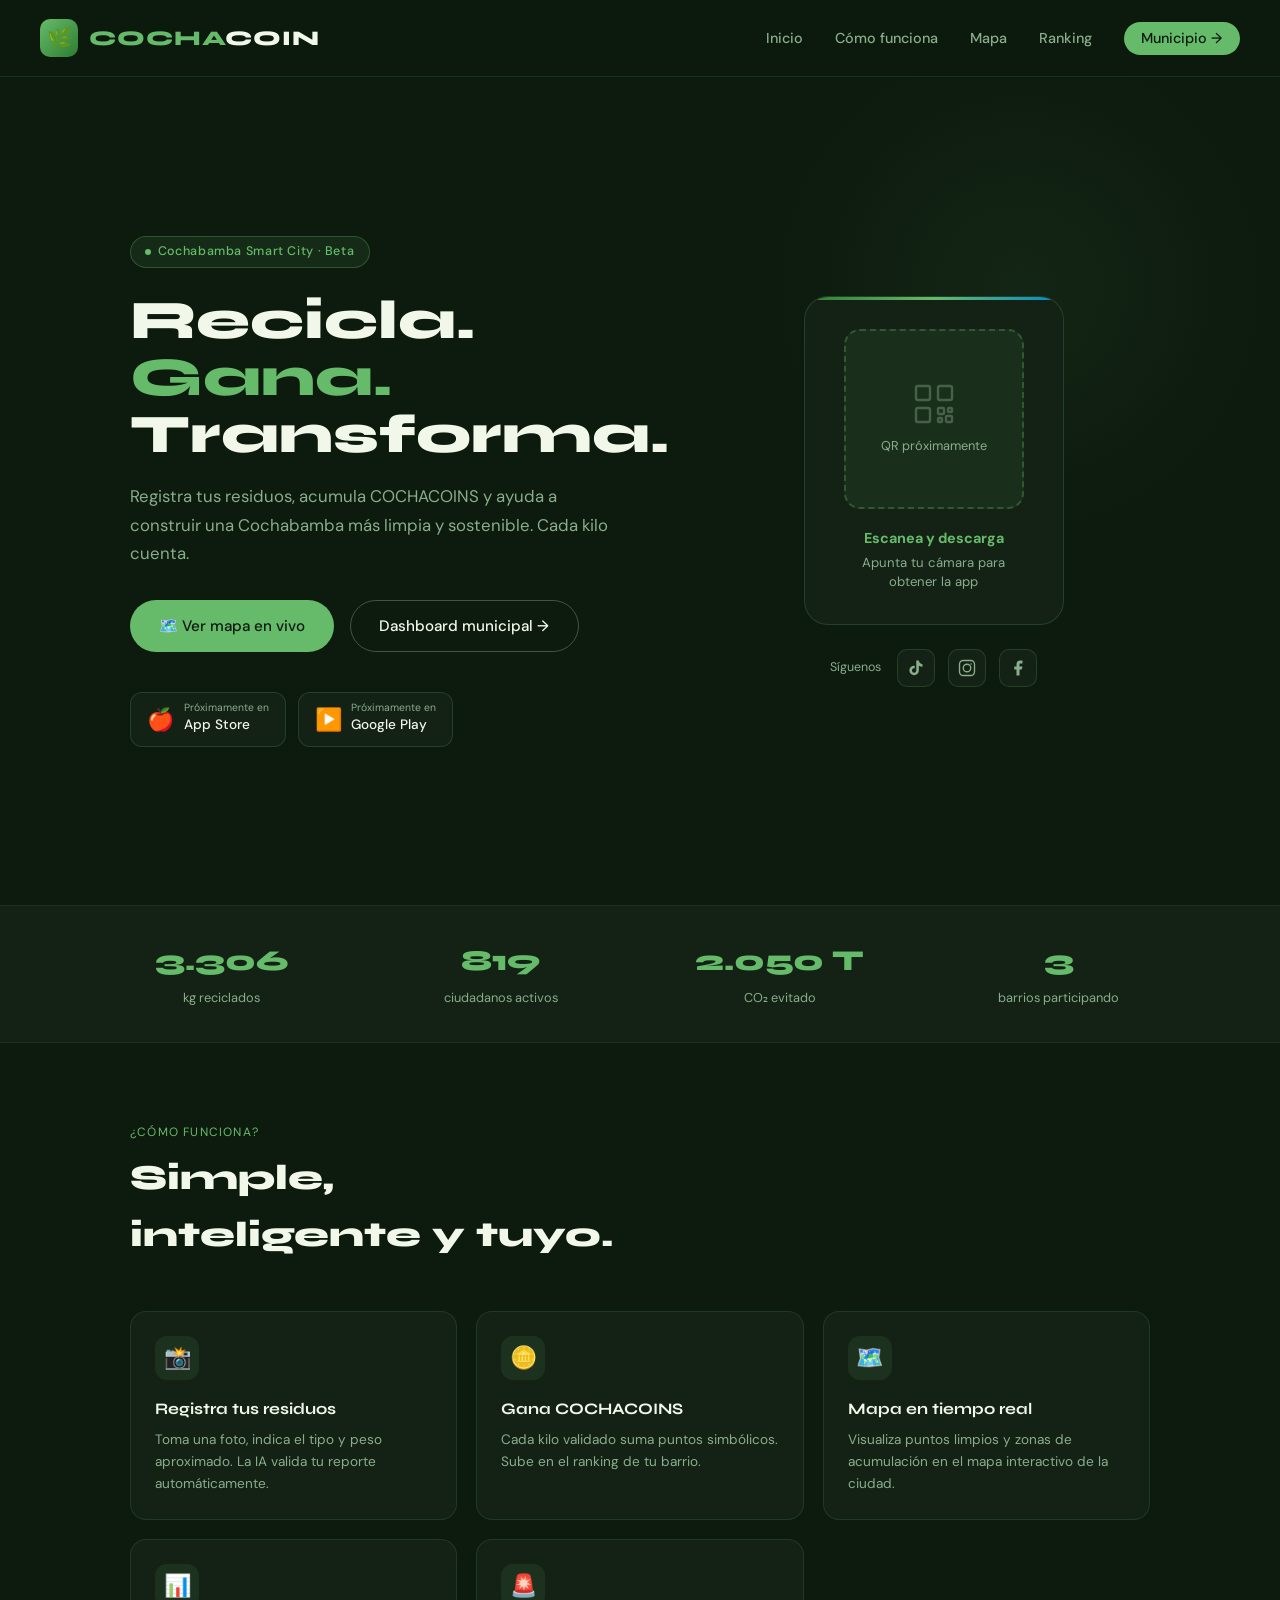
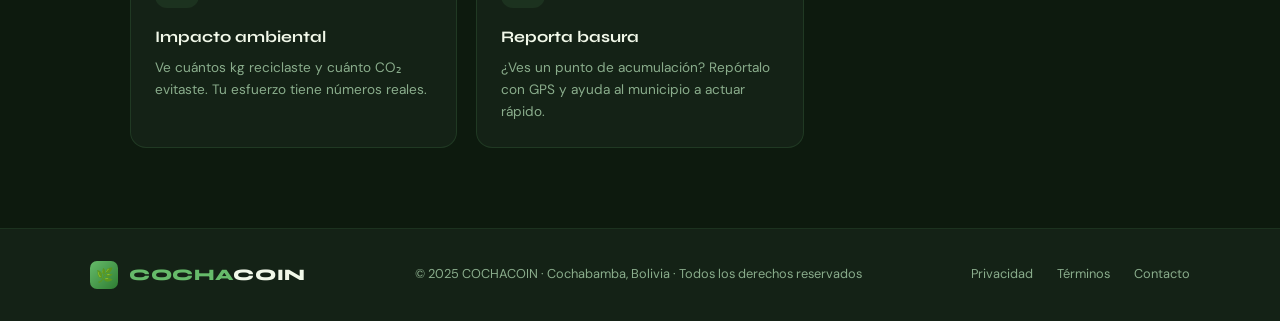
==== index.html @ 19ed8e1a "Estructura Inicial de COCHACOIN" ====
<!DOCTYPE html>
<html lang="es">
<head>
  <meta charset="UTF-8" />
  <meta name="viewport" content="width=device-width, initial-scale=1.0" />
  <meta name="description" content="COCHACOIN – Recicla, gana puntos y transforma Cochabamba. Plataforma ciudadana de gestión de residuos." />
  <title>COCHACOIN · Cochabamba Recicla</title>
  <link rel="preconnect" href="https://fonts.googleapis.com" />
  <link href="https://fonts.googleapis.com/css2?family=Syne:wght@400;700;800&family=DM+Sans:wght@300;400;500&display=swap" rel="stylesheet" />
  <link rel="stylesheet" href="style.css" />
</head>
<body>

  <!-- ===== NAVEGACIÓN ===== -->
  <nav id="navbar">
    <div class="logo">
      <div class="logo-icon">🌿</div>
      <span class="logo-text">COCHA<span>COIN</span></span>
    </div>
    <ul class="nav-links">
      <li><a href="#inicio">Inicio</a></li>
      <li><a href="#como-funciona">Cómo funciona</a></li>
      <li><a href="#mapa">Mapa</a></li>
      <li><a href="#ranking">Ranking</a></li>
      <li><a href="dashboard.html" class="nav-cta">Municipio →</a></li>
    </ul>
    <button class="nav-toggle" id="navToggle" aria-label="Menú">☰</button>
  </nav>

  <!-- ===== HERO ===== -->
  <section class="hero" id="inicio">
    <div class="hero-content" data-animate>
      <div class="hero-badge">
        <span class="badge-dot"></span>
        Cochabamba Smart City · Beta
      </div>
      <h1>Recicla.<br/><em>Gana.</em><br/>Transforma.</h1>
      <p class="hero-sub">
        Registra tus residuos, acumula COCHACOINS y ayuda a construir
        una Cochabamba más limpia y sostenible. Cada kilo cuenta.
      </p>
      <div class="hero-actions">
        <a class="btn-primary" href="#mapa">🗺️ Ver mapa en vivo</a>
        <a class="btn-outline" href="dashboard.html">Dashboard municipal →</a>
      </div>

      <!-- STORE BUTTONS -->
      <div class="stores">
        <a class="store-btn" href="#" title="Próximamente en App Store">
          <span class="store-icon">🍎</span>
          <span class="store-label">
            <small>Próximamente en</small>
            <strong>App Store</strong>
          </span>
        </a>
        <a class="store-btn" href="#" title="Próximamente en Google Play">
          <span class="store-icon">▶️</span>
          <span class="store-label">
            <small>Próximamente en</small>
            <strong>Google Play</strong>
          </span>
        </a>
      </div>
    </div>

    <!-- QR + SOCIAL -->
    <div class="qr-section" data-animate data-delay="200">
      <div class="qr-card">
        <!-- REEMPLAZA ESTA SECCIÓN CON TU QR REAL -->
        <div class="qr-placeholder" id="qrContainer">
          <svg width="48" height="48" viewBox="0 0 24 24" fill="none" stroke="currentColor" stroke-width="1.2" aria-hidden="true">
            <rect x="3" y="3" width="7" height="7" rx="1"/>
            <rect x="14" y="3" width="7" height="7" rx="1"/>
            <rect x="3" y="14" width="7" height="7" rx="1"/>
            <rect x="14" y="14" width="3" height="3" rx="0.5"/>
            <rect x="19" y="14" width="2" height="2" rx="0.5"/>
            <rect x="14" y="19" width="2" height="2" rx="0.5"/>
            <rect x="18" y="18" width="3" height="3" rx="0.5"/>
          </svg>
          <span>QR próximamente</span>
        </div>
        <!-- FIN SECCIÓN QR -->
        <div class="qr-label">
          <strong>Escanea y descarga</strong>
          Apunta tu cámara para obtener la app
        </div>
      </div>

      <!-- REDES SOCIALES -->
      <div class="social-row">
        <span class="social-label">Síguenos</span>
        <!-- TikTok -->
        <a class="social-icon" href="https://tiktok.com/@cochacoin" target="_blank" rel="noopener" title="TikTok">
          <svg width="18" height="18" viewBox="0 0 24 24" fill="currentColor" aria-label="TikTok">
            <path d="M19.59 6.69a4.83 4.83 0 01-3.77-4.25V2h-3.45v13.67a2.89 2.89 0 01-2.88 2.5 2.89 2.89 0 01-2.89-2.89 2.89 2.89 0 012.89-2.89c.28 0 .54.04.79.1V9.01a6.33 6.33 0 00-.79-.05 6.34 6.34 0 00-6.34 6.34 6.34 6.34 0 006.34 6.34 6.34 6.34 0 006.33-6.34V8.88a8.27 8.27 0 004.84 1.55V7a4.85 4.85 0 01-1.07-.31z"/>
          </svg>
        </a>
        <!-- Instagram -->
        <a class="social-icon" href="https://instagram.com/cochacoin" target="_blank" rel="noopener" title="Instagram">
          <svg width="18" height="18" viewBox="0 0 24 24" fill="none" stroke="currentColor" stroke-width="1.8" aria-label="Instagram">
            <rect x="2" y="2" width="20" height="20" rx="5"/>
            <circle cx="12" cy="12" r="5"/>
            <circle cx="17.5" cy="6.5" r="1" fill="currentColor" stroke="none"/>
          </svg>
        </a>
        <!-- Facebook -->
        <a class="social-icon" href="https://facebook.com/cochacoin" target="_blank" rel="noopener" title="Facebook">
          <svg width="18" height="18" viewBox="0 0 24 24" fill="currentColor" aria-label="Facebook">
            <path d="M18 2h-3a5 5 0 00-5 5v3H7v4h3v8h4v-8h3l1-4h-4V7a1 1 0 011-1h3z"/>
          </svg>
        </a>
      </div>
    </div>
  </section>

  <!-- ===== STATS BAR ===== -->
  <div class="stats-bar">
    <div class="stats-inner">
      <div class="stat-item">
        <span class="stat-num" data-count="12400">0</span>
        <span class="stat-desc">kg reciclados</span>
      </div>
      <div class="stat-item">
        <span class="stat-num" data-count="3280">0</span>
        <span class="stat-desc">ciudadanos activos</span>
      </div>
      <div class="stat-item">
        <span class="stat-num" data-count="8200" data-suffix=" T">0</span>
        <span class="stat-desc">CO₂ evitado</span>
      </div>
      <div class="stat-item">
        <span class="stat-num" data-count="14">0</span>
        <span class="stat-desc">barrios participando</span>
      </div>
    </div>
  </div>

  <!-- ===== CÓMO FUNCIONA ===== -->
  <section class="features" id="como-funciona">
    <div class="section-label">¿Cómo funciona?</div>
    <h2 class="section-title">Simple, inteligente y tuyo.</h2>
    <div class="features-grid">
      <div class="feature-card" data-animate>
        <div class="feature-icon">📸</div>
        <h3>Registra tus residuos</h3>
        <p>Toma una foto, indica el tipo y peso aproximado. La IA valida tu reporte automáticamente.</p>
      </div>
      <div class="feature-card" data-animate data-delay="100">
        <div class="feature-icon">🪙</div>
        <h3>Gana COCHACOINS</h3>
        <p>Cada kilo validado suma puntos simbólicos. Sube en el ranking de tu barrio.</p>
      </div>
      <div class="feature-card" data-animate data-delay="200">
        <div class="feature-icon">🗺️</div>
        <h3>Mapa en tiempo real</h3>
        <p>Visualiza puntos limpios y zonas de acumulación en el mapa interactivo de la ciudad.</p>
      </div>
      <div class="feature-card" data-animate data-delay="300">
        <div class="feature-icon">📊</div>
        <h3>Impacto ambiental</h3>
        <p>Ve cuántos kg reciclaste y cuánto CO₂ evitaste. Tu esfuerzo tiene números reales.</p>
      </div>
      <div class="feature-card" data-animate data-delay="400">
        <div class="feature-icon">🚨</div>
        <h3>Reporta basura</h3>
        <p>¿Ves un punto de acumulación? Repórtalo con GPS y ayuda al municipio a actuar rápido.</p>
      </div>
      <div class="feature-card" data-animate data-delay="500">
        <div class="feature-icon">🏆</div>
        <h3>Retos por barrio</h3>
        <p>Participa en campañas municipales y compite entre distritos por limpiar más.</p>
      </div>
    </div>
  </section>

  <!-- ===== FOOTER ===== -->
  <footer>
    <div class="footer-inner">
      <div class="logo">
        <div class="logo-icon" style="width:28px;height:28px;font-size:14px;border-radius:7px;">🌿</div>
        <span class="logo-text" style="font-size:1rem;">COCHA<span>COIN</span></span>
      </div>
      <p class="footer-copy">© 2025 COCHACOIN · Cochabamba, Bolivia · Todos los derechos reservados</p>
      <div class="footer-links">
        <a href="#">Privacidad</a>
        <a href="#">Términos</a>
        <a href="#">Contacto</a>
      </div>
    </div>
  </footer>

  <script src="main.js"></script>
</body>
</html>
---- style.css ----
/* =========================================
   COCHACOIN – style.css
   Futurista orgánico · Paleta ecológica
   ========================================= */

@import url('https://fonts.googleapis.com/css2?family=Syne:wght@400;700;800&family=DM+Sans:wght@300;400;500&display=swap');

/* ===== VARIABLES ===== */
:root {
  --verde-oscuro:  #2E7D32;
  --verde-claro:   #66BB6A;
  --beige:         #F1F8E9;
  --marron:        #8D6E63;
  --azul:          #0288D1;

  /* Fondos oscuros */
  --bg:       #0d1a0e;
  --surface:  #142216;
  --surface2: #1a2e1c;

  /* Texto */
  --text:  #F1F8E9;
  --muted: #8aad8c;

  /* Tipografías */
  --font-display: 'Syne', sans-serif;
  --font-body:    'DM Sans', sans-serif;

  /* Radios */
  --radius-sm: 10px;
  --radius-md: 16px;
  --radius-lg: 24px;
}

/* ===== RESET ===== */
*, *::before, *::after {
  box-sizing: border-box;
  margin: 0;
  padding: 0;
}

html { scroll-behavior: smooth; }

body {
  font-family: var(--font-body);
  background: var(--bg);
  color: var(--text);
  min-height: 100vh;
  overflow-x: hidden;
  line-height: 1.6;
}

a { text-decoration: none; color: inherit; }

/* ===== NAVBAR ===== */
#navbar {
  display: flex;
  align-items: center;
  justify-content: space-between;
  padding: 1.2rem 2.5rem;
  border-bottom: 0.5px solid rgba(102,187,106,0.15);
  position: sticky;
  top: 0;
  background: rgba(13,26,14,0.9);
  backdrop-filter: blur(12px);
  -webkit-backdrop-filter: blur(12px);
  z-index: 1000;
}

.logo {
  display: flex;
  align-items: center;
  gap: 0.7rem;
}
.logo-icon {
  width: 38px;
  height: 38px;
  background: linear-gradient(135deg, var(--verde-claro), var(--verde-oscuro));
  border-radius: 10px;
  display: flex;
  align-items: center;
  justify-content: center;
  font-size: 20px;
  flex-shrink: 0;
}
.logo-text {
  font-family: var(--font-display);
  font-weight: 800;
  font-size: 1.3rem;
  letter-spacing: 0.04em;
  color: var(--verde-claro);
}
.logo-text span { color: var(--text); }

.nav-links {
  display: flex;
  gap: 2rem;
  list-style: none;
}
.nav-links a {
  color: var(--muted);
  font-size: 0.9rem;
  font-weight: 500;
  transition: color 0.2s;
}
.nav-links a:hover { color: var(--verde-claro); }

.nav-cta {
  background: var(--verde-claro) !important;
  color: var(--bg) !important;
  padding: 0.45rem 1.1rem;
  border-radius: 20px;
  font-weight: 500 !important;
  transition: background 0.2s !important;
}
.nav-cta:hover { background: #81C784 !important; }

.nav-toggle {
  display: none;
  background: none;
  border: none;
  color: var(--text);
  font-size: 1.4rem;
  cursor: pointer;
}

/* ===== HERO ===== */
.hero {
  min-height: 92vh;
  display: grid;
  grid-template-columns: 1fr 1fr;
  align-items: center;
  gap: 3rem;
  padding: 4rem 2.5rem;
  max-width: 1100px;
  margin: 0 auto;
  position: relative;
}
.hero::before {
  content: '';
  position: absolute;
  top: -40px; right: -80px;
  width: 500px; height: 500px;
  background: radial-gradient(circle, rgba(102,187,106,0.07) 0%, transparent 70%);
  pointer-events: none;
}

/* Animación de entrada */
[data-animate] {
  opacity: 0;
  transform: translateY(24px);
  transition: opacity 0.6s ease, transform 0.6s ease;
}
[data-animate].visible {
  opacity: 1;
  transform: translateY(0);
}

.hero-badge {
  display: inline-flex;
  align-items: center;
  gap: 0.4rem;
  background: rgba(102,187,106,0.1);
  border: 0.5px solid rgba(102,187,106,0.3);
  color: var(--verde-claro);
  padding: 0.3rem 0.9rem;
  border-radius: 20px;
  font-size: 0.78rem;
  font-weight: 500;
  letter-spacing: 0.05em;
  margin-bottom: 1.5rem;
}
.badge-dot {
  width: 6px; height: 6px;
  background: var(--verde-claro);
  border-radius: 50%;
  animation: pulse 2s infinite;
}
@keyframes pulse {
  0%, 100% { opacity: 1; }
  50%       { opacity: 0.3; }
}

h1 {
  font-family: var(--font-display);
  font-size: 3.4rem;
  font-weight: 800;
  line-height: 1.05;
  margin-bottom: 1.2rem;
}
h1 em {
  font-style: normal;
  color: var(--verde-claro);
}

.hero-sub {
  color: var(--muted);
  font-size: 1.05rem;
  line-height: 1.7;
  margin-bottom: 2rem;
  max-width: 480px;
}

.hero-actions {
  display: flex;
  gap: 1rem;
  flex-wrap: wrap;
  margin-bottom: 2.5rem;
}

/* ===== BOTONES ===== */
.btn-primary {
  background: var(--verde-claro);
  color: #0d1a0e;
  padding: 0.8rem 1.8rem;
  border-radius: 30px;
  font-weight: 500;
  font-size: 0.95rem;
  border: none;
  cursor: pointer;
  transition: background 0.2s, transform 0.15s;
  display: inline-flex;
  align-items: center;
  gap: 0.4rem;
}
.btn-primary:hover { background: #81C784; transform: translateY(-1px); }

.btn-outline {
  background: transparent;
  color: var(--text);
  padding: 0.8rem 1.8rem;
  border-radius: 30px;
  font-weight: 500;
  font-size: 0.95rem;
  border: 0.5px solid rgba(241,248,233,0.25);
  cursor: pointer;
  transition: border-color 0.2s, transform 0.15s;
  display: inline-flex;
  align-items: center;
  gap: 0.4rem;
}
.btn-outline:hover { border-color: var(--verde-claro); transform: translateY(-1px); }

/* ===== STORES ===== */
.stores {
  display: flex;
  gap: 0.75rem;
  flex-wrap: wrap;
}
.store-btn {
  display: flex;
  align-items: center;
  gap: 0.6rem;
  background: var(--surface);
  border: 0.5px solid rgba(102,187,106,0.2);
  border-radius: 12px;
  padding: 0.55rem 1rem;
  color: var(--text);
  transition: border-color 0.2s, transform 0.15s;
}
.store-btn:hover { border-color: var(--verde-claro); transform: translateY(-1px); }
.store-icon { font-size: 22px; }
.store-label { display: flex; flex-direction: column; }
.store-label small { font-size: 0.65rem; color: var(--muted); line-height: 1; }
.store-label strong { font-size: 0.85rem; font-weight: 500; }

/* ===== QR SECTION ===== */
.qr-section {
  display: flex;
  flex-direction: column;
  align-items: center;
  gap: 1.5rem;
}
.qr-card {
  background: var(--surface);
  border: 0.5px solid rgba(102,187,106,0.2);
  border-radius: var(--radius-lg);
  padding: 2rem;
  display: flex;
  flex-direction: column;
  align-items: center;
  gap: 1.2rem;
  width: 260px;
  position: relative;
  overflow: hidden;
}
.qr-card::before {
  content: '';
  position: absolute;
  top: 0; left: 0; right: 0;
  height: 3px;
  background: linear-gradient(90deg, var(--verde-oscuro), var(--verde-claro), var(--azul));
}

/* Placeholder – reemplaza con <img src="tu-qr.png" alt="QR COCHACOIN" width="180" /> */
.qr-placeholder {
  width: 180px;
  height: 180px;
  background: var(--surface2);
  border-radius: var(--radius-md);
  border: 2px dashed rgba(102,187,106,0.3);
  display: flex;
  flex-direction: column;
  align-items: center;
  justify-content: center;
  gap: 0.5rem;
  color: var(--muted);
  font-size: 0.8rem;
  text-align: center;
  padding: 1rem;
}
.qr-placeholder svg { opacity: 0.4; }

.qr-label {
  font-size: 0.82rem;
  color: var(--muted);
  text-align: center;
  line-height: 1.5;
}
.qr-label strong {
  color: var(--verde-claro);
  display: block;
  font-size: 0.9rem;
  margin-bottom: 0.2rem;
}

/* ===== SOCIAL ===== */
.social-row {
  display: flex;
  gap: 0.8rem;
  align-items: center;
}
.social-label {
  font-size: 0.78rem;
  color: var(--muted);
  margin-right: 0.2rem;
}
.social-icon {
  width: 38px;
  height: 38px;
  border-radius: 10px;
  background: var(--surface);
  border: 0.5px solid rgba(102,187,106,0.2);
  display: flex;
  align-items: center;
  justify-content: center;
  color: var(--muted);
  transition: border-color 0.2s, color 0.2s, transform 0.15s;
}
.social-icon:hover {
  border-color: var(--verde-claro);
  color: var(--verde-claro);
  transform: translateY(-2px);
}

/* ===== STATS BAR ===== */
.stats-bar {
  background: var(--surface);
  border-top: 0.5px solid rgba(102,187,106,0.1);
  border-bottom: 0.5px solid rgba(102,187,106,0.1);
  padding: 1.5rem 2.5rem;
}
.stats-inner {
  max-width: 1100px;
  margin: 0 auto;
  display: grid;
  grid-template-columns: repeat(4, 1fr);
  gap: 1rem;
  text-align: center;
}
.stat-item { padding: 0.5rem; }
.stat-num {
  font-family: var(--font-display);
  font-size: 1.8rem;
  font-weight: 800;
  color: var(--verde-claro);
  display: block;
}
.stat-desc { font-size: 0.8rem; color: var(--muted); }

/* ===== FEATURES ===== */
.features {
  padding: 5rem 2.5rem;
  max-width: 1100px;
  margin: 0 auto;
}
.section-label {
  font-size: 0.75rem;
  letter-spacing: 0.1em;
  color: var(--verde-claro);
  text-transform: uppercase;
  margin-bottom: 0.5rem;
}
.section-title {
  font-family: var(--font-display);
  font-size: 2.2rem;
  font-weight: 800;
  margin-bottom: 3rem;
  max-width: 500px;
}
.features-grid {
  display: grid;
  grid-template-columns: repeat(3, 1fr);
  gap: 1.2rem;
}
.feature-card {
  background: var(--surface);
  border: 0.5px solid rgba(102,187,106,0.15);
  border-radius: var(--radius-md);
  padding: 1.5rem;
  transition: border-color 0.2s, transform 0.2s;
}
.feature-card:hover {
  border-color: rgba(102,187,106,0.4);
  transform: translateY(-3px);
}
.feature-icon {
  width: 44px;
  height: 44px;
  background: rgba(102,187,106,0.1);
  border-radius: 12px;
  display: flex;
  align-items: center;
  justify-content: center;
  font-size: 22px;
  margin-bottom: 1rem;
}
.feature-card h3 {
  font-family: var(--font-display);
  font-size: 1rem;
  font-weight: 700;
  margin-bottom: 0.5rem;
}
.feature-card p { font-size: 0.85rem; color: var(--muted); line-height: 1.6; }

/* ===== FOOTER ===== */
footer {
  background: var(--surface);
  border-top: 0.5px solid rgba(102,187,106,0.1);
  padding: 2rem 2.5rem;
}
.footer-inner {
  max-width: 1100px;
  margin: 0 auto;
  display: flex;
  align-items: center;
  justify-content: space-between;
  flex-wrap: wrap;
  gap: 1rem;
}
.footer-copy { font-size: 0.8rem; color: var(--muted); }
.footer-links { display: flex; gap: 1.5rem; }
.footer-links a { font-size: 0.8rem; color: var(--muted); transition: color 0.2s; }
.footer-links a:hover { color: var(--verde-claro); }

/* ===== RESPONSIVE ===== */
@media (max-width: 900px) {
  .hero {
    grid-template-columns: 1fr;
    min-height: auto;
    padding: 3rem 1.5rem;
    text-align: center;
  }
  h1 { font-size: 2.6rem; }
  .hero-sub { max-width: 100%; }
  .hero-actions { justify-content: center; }
  .stores { justify-content: center; }
  .qr-section { order: -1; }
  .features-grid { grid-template-columns: repeat(2, 1fr); }
  .stats-inner { grid-template-columns: repeat(2, 1fr); }
}

@media (max-width: 600px) {
  #navbar { padding: 1rem 1.2rem; }
  .nav-links { display: none; flex-direction: column; gap: 1rem; }
  .nav-links.open {
    display: flex;
    position: absolute;
    top: 62px; left: 0; right: 0;
    background: var(--bg);
    padding: 1.5rem 2rem;
    border-bottom: 0.5px solid rgba(102,187,106,0.15);
  }
  .nav-toggle { display: block; }
  h1 { font-size: 2.2rem; }
  .features-grid { grid-template-columns: 1fr; }
  .stats-inner { grid-template-columns: 1fr 1fr; }
  .footer-inner { flex-direction: column; text-align: center; }
}
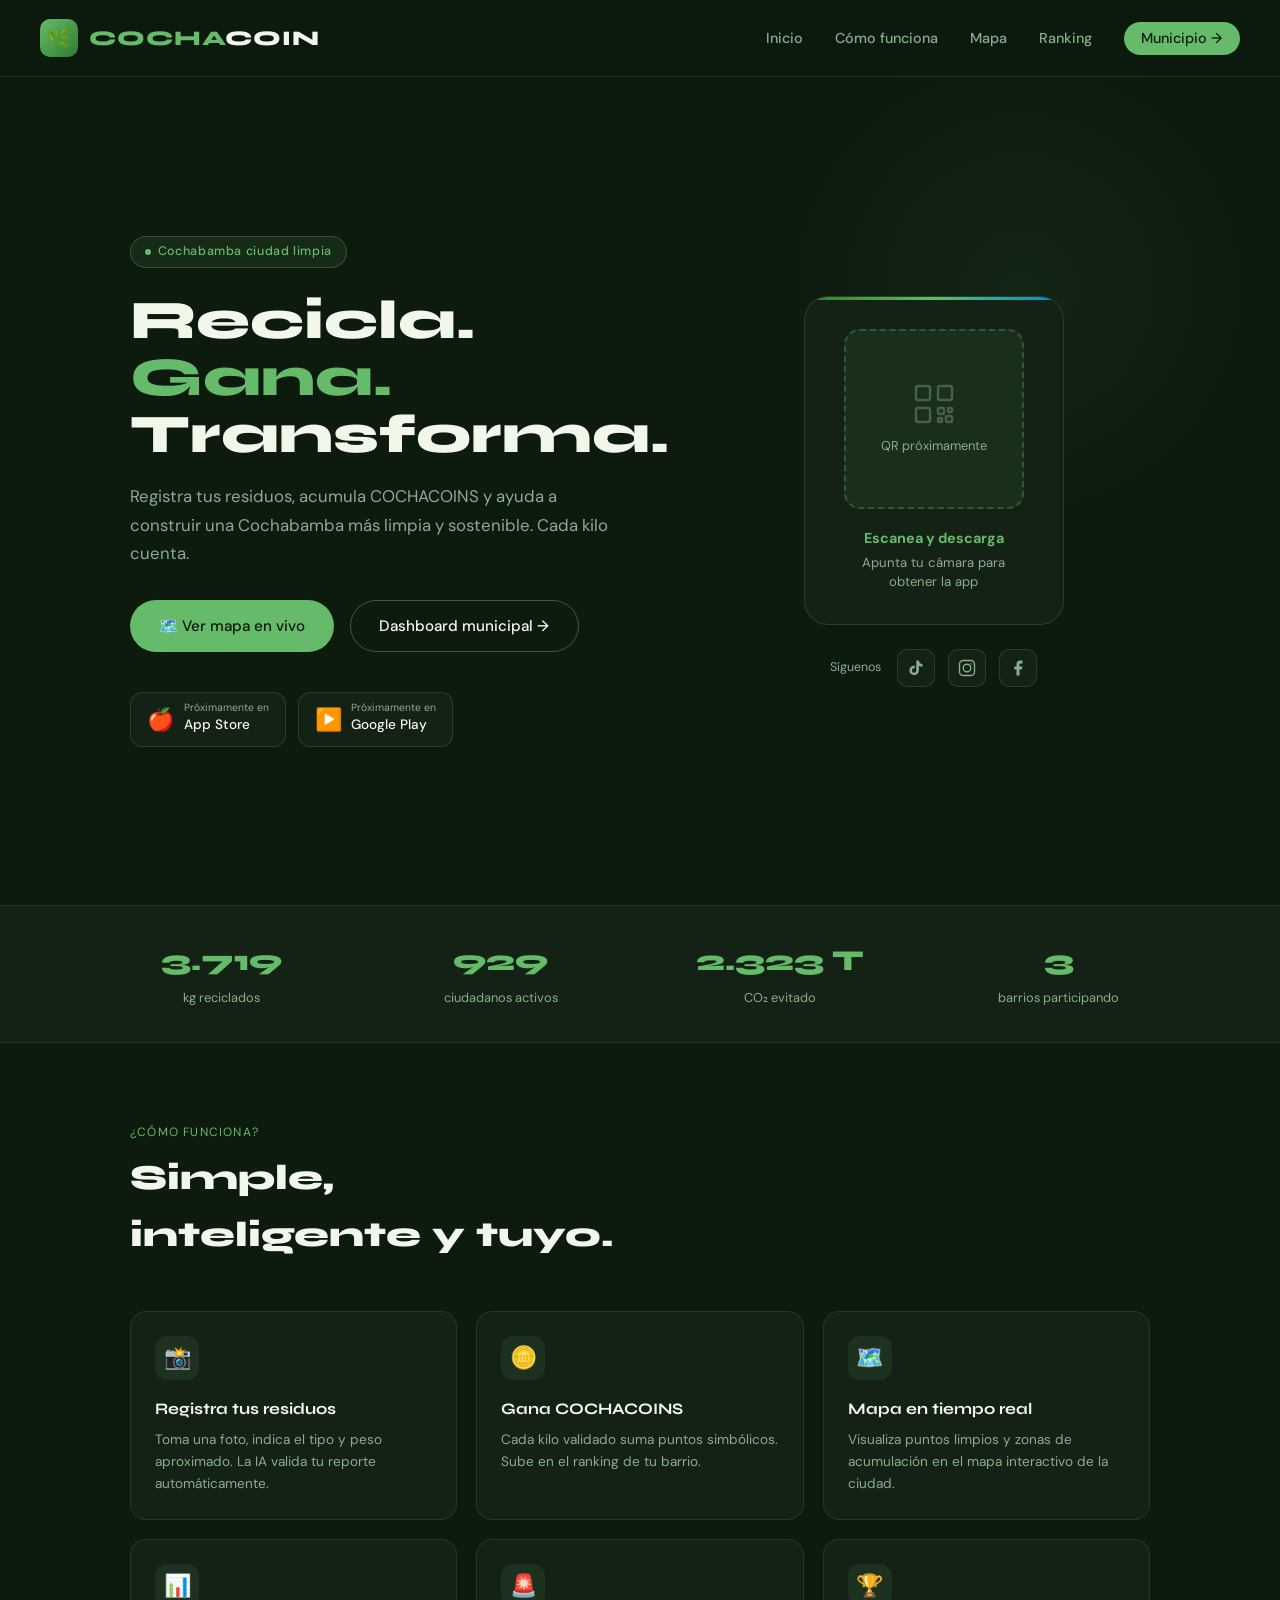
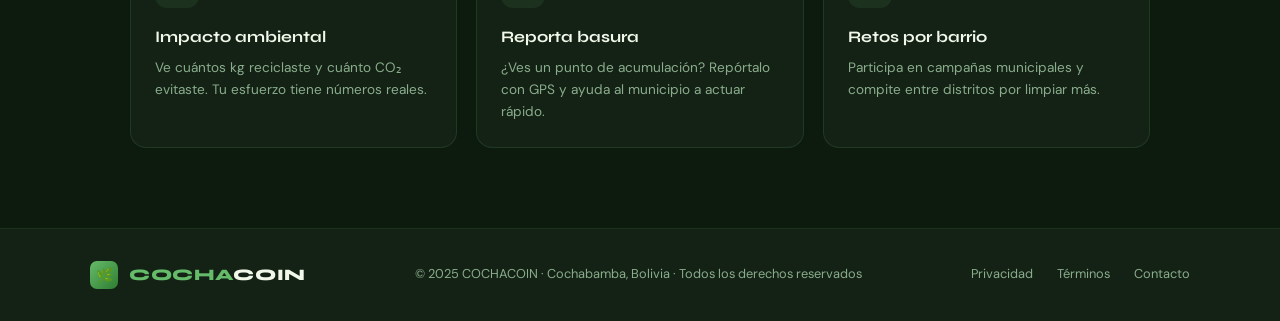
==== commit 27f7ac10: "Prueba BETA 0.1" ====
--- a/index.html
+++ b/index.html
@@ -32,7 +32,7 @@
     <div class="hero-content" data-animate>
       <div class="hero-badge">
         <span class="badge-dot"></span>
-        Cochabamba Smart City · Beta
+        Cochabamba ciudad limpia
       </div>
       <h1>Recicla.<br/><em>Gana.</em><br/>Transforma.</h1>
       <p class="hero-sub">
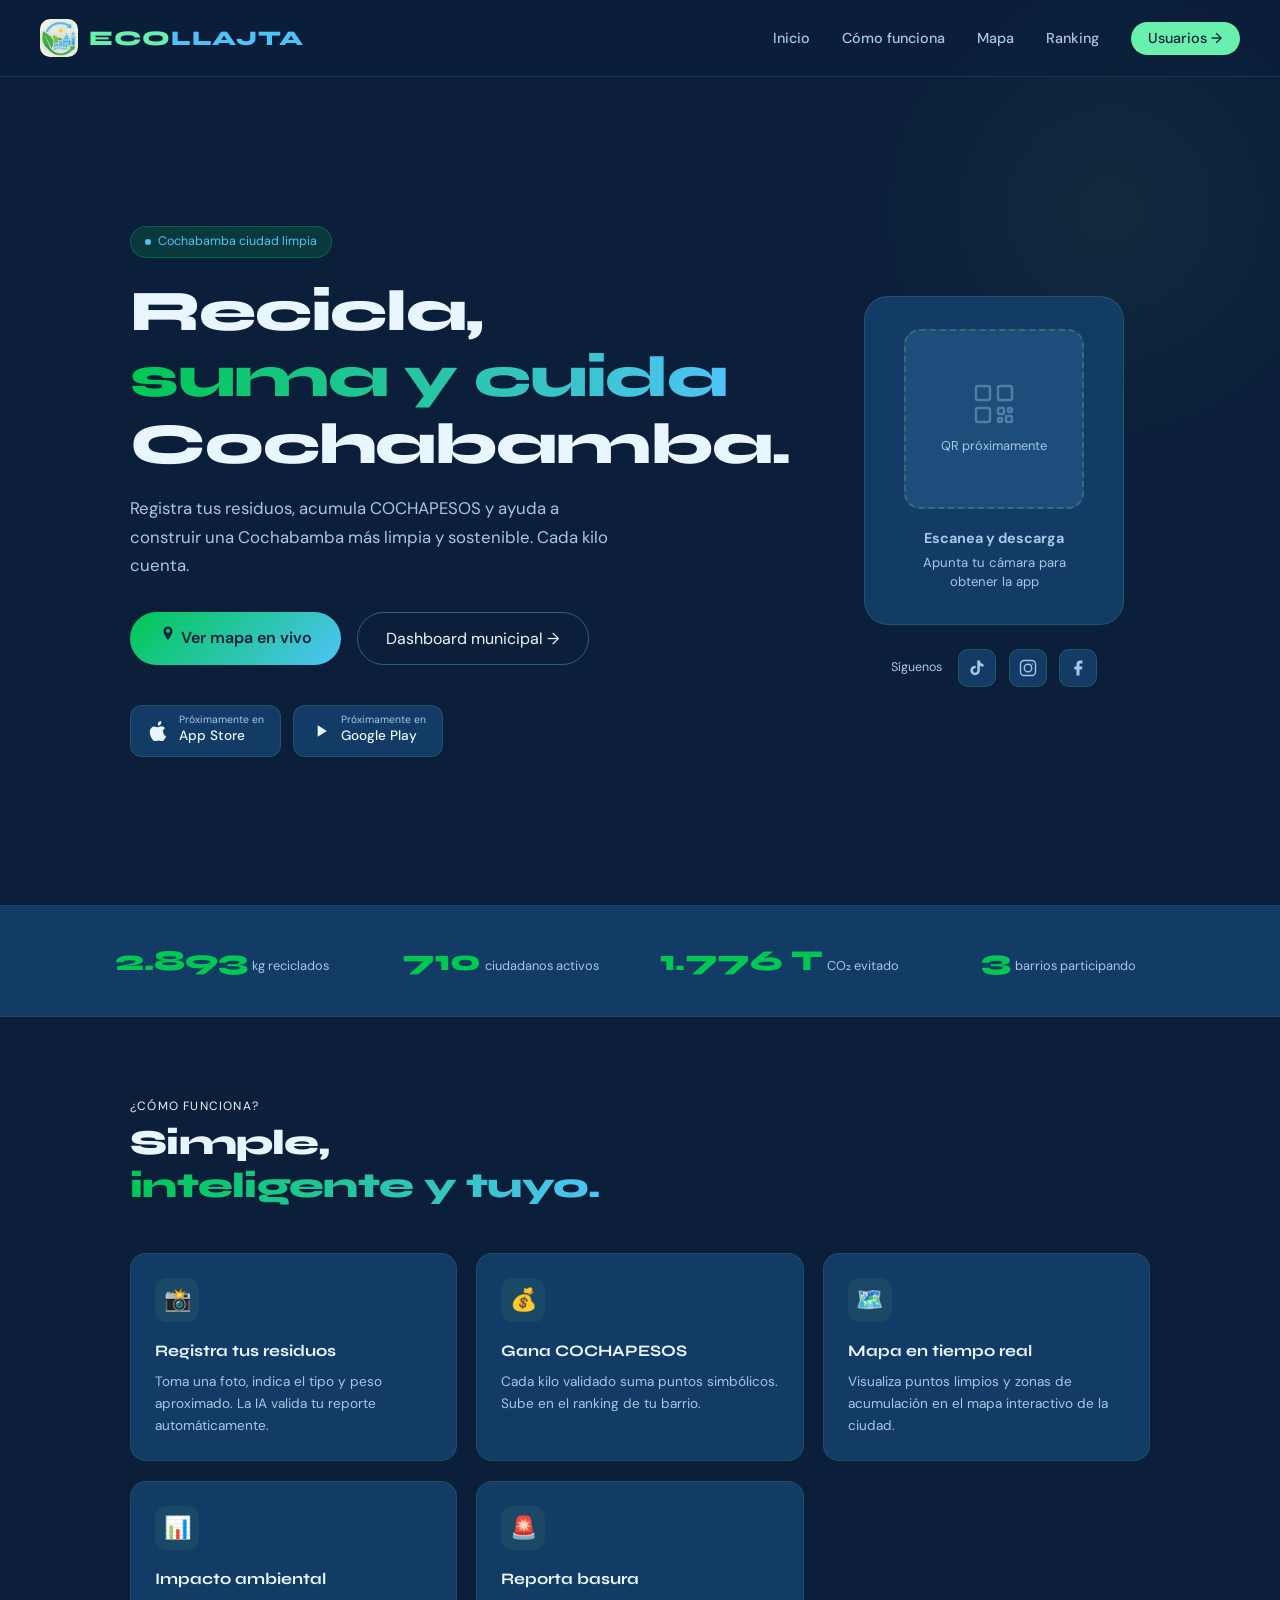
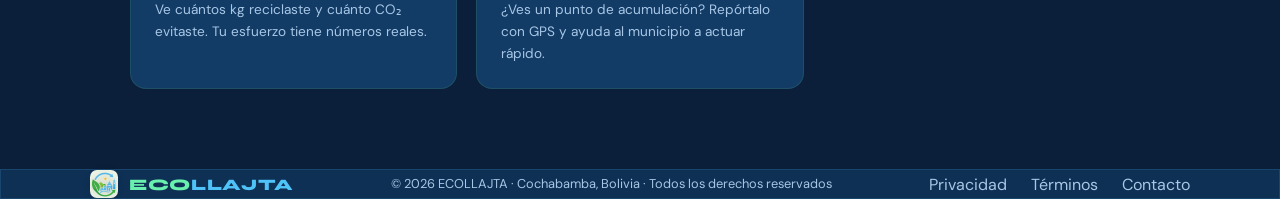
==== commit 39dfb146: "Prueba BETA 0.2" ====
--- a/index.html
+++ b/index.html
@@ -4,9 +4,9 @@
   <meta charset="UTF-8" />
   <meta name="viewport" content="width=device-width, initial-scale=1.0" />
   <meta name="description" content="COCHACOIN – Recicla, gana puntos y transforma Cochabamba. Plataforma ciudadana de gestión de residuos." />
-  <title>COCHACOIN · Cochabamba Recicla</title>
+  <title>ECO-LLAJTA · Cochabamba Recicla</title>
   <link rel="preconnect" href="https://fonts.googleapis.com" />
-  <link href="https://fonts.googleapis.com/css2?family=Syne:wght@400;700;800&family=DM+Sans:wght@300;400;500&display=swap" rel="stylesheet" />
+  <link href="https://fonts.googleapis.com/css2?family=Space+Grotesk:wght@300;400;500;600;700&family=Inter:wght@300;400;500;600&display=swap" rel="stylesheet">
   <link rel="stylesheet" href="style.css" />
 </head>
 <body>
@@ -14,15 +14,17 @@
   <!-- ===== NAVEGACIÓN ===== -->
   <nav id="navbar">
     <div class="logo">
-      <div class="logo-icon">🌿</div>
-      <span class="logo-text">COCHA<span>COIN</span></span>
+      <div class="logo-icon">
+        <img src="assets/eco.png" alt="COCHACOIN Logo">
+      </div>
+      <span class="logo-text">ECO<span>LLAJTA</span></span>
     </div>
     <ul class="nav-links">
       <li><a href="#inicio">Inicio</a></li>
       <li><a href="#como-funciona">Cómo funciona</a></li>
       <li><a href="#mapa">Mapa</a></li>
       <li><a href="#ranking">Ranking</a></li>
-      <li><a href="dashboard.html" class="nav-cta">Municipio →</a></li>
+      <li><a href="dashboard.html" class="nav-cta">Usuarios →</a></li>
     </ul>
     <button class="nav-toggle" id="navToggle" aria-label="Menú">☰</button>
   </nav>
@@ -34,27 +36,40 @@
         <span class="badge-dot"></span>
         Cochabamba ciudad limpia
       </div>
-      <h1>Recicla.<br/><em>Gana.</em><br/>Transforma.</h1>
+      <h1>Recicla,<br/><em>suma y cuida</em><br/>Cochabamba.</h1>
       <p class="hero-sub">
-        Registra tus residuos, acumula COCHACOINS y ayuda a construir
+        Registra tus residuos, acumula COCHAPESOS y ayuda a construir
         una Cochabamba más limpia y sostenible. Cada kilo cuenta.
       </p>
       <div class="hero-actions">
-        <a class="btn-primary" href="#mapa">🗺️ Ver mapa en vivo</a>
+        <a class="btn-primary" href="#mapa">
+        <svg width="18" height="18" viewBox="0 0 24 24" fill="currentColor" aria-hidden="true">
+        <path d="M12 2C8.69 2 6 4.69 6 8c0 4.5 6 12 6 12s6-7.5 6-12c0-3.31-2.69-6-6-6zm0 8.5A2.5 2.5 0 1112 5a2.5 2.5 0 010 5.5z"/>
+        </svg>
+        Ver mapa en vivo
+        </a>
         <a class="btn-outline" href="dashboard.html">Dashboard municipal →</a>
       </div>
 
       <!-- STORE BUTTONS -->
       <div class="stores">
         <a class="store-btn" href="#" title="Próximamente en App Store">
-          <span class="store-icon">🍎</span>
+<span class="store-icon">
+  <svg viewBox="0 0 384 512" fill="currentColor" aria-hidden="true">
+    <path d="M318.7 268c-.2-36.7 16.4-64.4 50-84.8-18.8-27.3-47.9-42.6-87.3-46.3-37.3-3.5-78.3 21.7-93.8 21.7-16.3 0-52.3-21-81.1-21-59.8 1-123.6 47.8-123.6 149.5 0 29.9 5.4 60.7 16.1 92.3 14.3 41.2 66 142.3 119.1 140.6 27.7-.7 47.3-19.7 83.4-19.7 34.9 0 53.1 19.7 83.6 19.7 53.6-.8 100.1-90.4 113.9-131.8-74.5-34.9-71.1-99.5-70.3-99.2zM260.5 80c19.9-24.2 18.1-58.1 5.9-80-22.1 1.6-47.5 15.5-63 35.6-17.1 20.8-21.2 50.3-7.7 78.1 24.2 1.9 46.1-11.4 64.8-33.7z"/>
+  </svg>
+</span>
           <span class="store-label">
             <small>Próximamente en</small>
             <strong>App Store</strong>
           </span>
         </a>
         <a class="store-btn" href="#" title="Próximamente en Google Play">
-          <span class="store-icon">▶️</span>
+<span class="store-icon">
+  <svg viewBox="0 0 24 24" fill="currentColor" aria-hidden="true">
+    <path d="M8 5v14l11-7z"/>
+  </svg>
+</span>
           <span class="store-label">
             <small>Próximamente en</small>
             <strong>Google Play</strong>
@@ -138,7 +153,7 @@
   <!-- ===== CÓMO FUNCIONA ===== -->
   <section class="features" id="como-funciona">
     <div class="section-label">¿Cómo funciona?</div>
-    <h2 class="section-title">Simple, inteligente y tuyo.</h2>
+    <h1 class="section-title">Simple, <br/><em>inteligente y tuyo.</em><br/></h1>
     <div class="features-grid">
       <div class="feature-card" data-animate>
         <div class="feature-icon">📸</div>
@@ -146,8 +161,8 @@
         <p>Toma una foto, indica el tipo y peso aproximado. La IA valida tu reporte automáticamente.</p>
       </div>
       <div class="feature-card" data-animate data-delay="100">
-        <div class="feature-icon">🪙</div>
-        <h3>Gana COCHACOINS</h3>
+        <div class="feature-icon">💰</div>
+        <h3>Gana COCHAPESOS</h3>
         <p>Cada kilo validado suma puntos simbólicos. Sube en el ranking de tu barrio.</p>
       </div>
       <div class="feature-card" data-animate data-delay="200">
@@ -177,10 +192,11 @@
   <footer>
     <div class="footer-inner">
       <div class="logo">
-        <div class="logo-icon" style="width:28px;height:28px;font-size:14px;border-radius:7px;">🌿</div>
-        <span class="logo-text" style="font-size:1rem;">COCHA<span>COIN</span></span>
-      </div>
-      <p class="footer-copy">© 2025 COCHACOIN · Cochabamba, Bolivia · Todos los derechos reservados</p>
+        <div class="logo-icon" style="width:28px;height:28px;font-size:14px;border-radius:7px;">
+    <img src="assets/eco.png" alt="COCHACOIN Logo"></div>
+        <span class="logo-text" style="font-size:1rem;">ECO<span>LLAJTA</span></span>
+      </div>
+      <p class="footer-copy">© 2026 ECOLLAJTA · Cochabamba, Bolivia · Todos los derechos reservados</p>
       <div class="footer-links">
         <a href="#">Privacidad</a>
         <a href="#">Términos</a>
--- a/style.css
+++ b/style.css
@@ -7,26 +7,22 @@
 
 /* ===== VARIABLES ===== */
 :root {
-  --verde-oscuro:  #2E7D32;
-  --verde-claro:   #66BB6A;
-  --beige:         #F1F8E9;
-  --marron:        #8D6E63;
-  --azul:          #0288D1;
-
-  /* Fondos oscuros */
-  --bg:       #0d1a0e;
-  --surface:  #142216;
-  --surface2: #1a2e1c;
-
-  /* Texto */
-  --text:  #F1F8E9;
-  --muted: #8aad8c;
-
-  /* Tipografías */
+  --verde-principal: #00C853;
+  --verde-suave:     #69F0AE;
+  --azul-oscuro:     #0B1F3A;
+  --azul-medio:      #123C66;
+  --celeste:         #4FC3F7;
+
+  --bg:       #0B1F3A;
+  --surface:  #123C66;
+  --surface2: #1E4D7B;
+
+  --text:  #EAF6FF;
+  --muted: #A8C7E6;
+
   --font-display: 'Syne', sans-serif;
   --font-body:    'DM Sans', sans-serif;
 
-  /* Radios */
   --radius-sm: 10px;
   --radius-md: 16px;
   --radius-lg: 24px;
@@ -58,11 +54,11 @@
   align-items: center;
   justify-content: space-between;
   padding: 1.2rem 2.5rem;
-  border-bottom: 0.5px solid rgba(102,187,106,0.15);
+  border-bottom: 1px solid rgba(79,195,247,0.15);
   position: sticky;
   top: 0;
-  background: rgba(13,26,14,0.9);
-  backdrop-filter: blur(12px);
+  background: rgba(11,31,58,0.85);
+  backdrop-filter: blur(14px);
   -webkit-backdrop-filter: blur(12px);
   z-index: 1000;
 }
@@ -75,22 +71,28 @@
 .logo-icon {
   width: 38px;
   height: 38px;
-  background: linear-gradient(135deg, var(--verde-claro), var(--verde-oscuro));
+    background: #F1F8E9; 
   border-radius: 10px;
   display: flex;
   align-items: center;
   justify-content: center;
   font-size: 20px;
   flex-shrink: 0;
+}
+.logo-icon img {
+  width: 95%;
+  height: 95%;
+  object-fit: contain;
+  filter: drop-shadow(0 0 4px rgba(0,0,0,0.2));
 }
 .logo-text {
   font-family: var(--font-display);
   font-weight: 800;
   font-size: 1.3rem;
   letter-spacing: 0.04em;
-  color: var(--verde-claro);
-}
-.logo-text span { color: var(--text); }
+  color: var(--verde-suave);
+}
+.logo-text span { color: var(--celeste); }
 
 .nav-links {
   display: flex;
@@ -103,17 +105,16 @@
   font-weight: 500;
   transition: color 0.2s;
 }
-.nav-links a:hover { color: var(--verde-claro); }
+.nav-links a:hover { color: var(--celeste); }
 
 .nav-cta {
-  background: var(--verde-claro) !important;
+  background: var(--verde-suave) !important;
   color: var(--bg) !important;
   padding: 0.45rem 1.1rem;
   border-radius: 20px;
   font-weight: 500 !important;
   transition: background 0.2s !important;
 }
-.nav-cta:hover { background: #81C784 !important; }
 
 .nav-toggle {
   display: none;
@@ -134,7 +135,6 @@
   padding: 4rem 2.5rem;
   max-width: 1100px;
   margin: 0 auto;
-  position: relative;
 }
 .hero::before {
   content: '';
@@ -160,19 +160,17 @@
   display: inline-flex;
   align-items: center;
   gap: 0.4rem;
-  background: rgba(102,187,106,0.1);
-  border: 0.5px solid rgba(102,187,106,0.3);
-  color: var(--verde-claro);
+  background: rgba(0,200,83,0.15);
+  border: 1px solid rgba(0,200,83,0.3);
+  color: var(--celeste);
   padding: 0.3rem 0.9rem;
   border-radius: 20px;
   font-size: 0.78rem;
-  font-weight: 500;
-  letter-spacing: 0.05em;
   margin-bottom: 1.5rem;
 }
 .badge-dot {
   width: 6px; height: 6px;
-  background: var(--verde-claro);
+  background: var(--celeste);
   border-radius: 50%;
   animation: pulse 2s infinite;
 }
@@ -183,14 +181,26 @@
 
 h1 {
   font-family: var(--font-display);
-  font-size: 3.4rem;
+  font-size: 3.6rem;
   font-weight: 800;
   line-height: 1.05;
+  letter-spacing: -0.02em;
   margin-bottom: 1.2rem;
 }
+h1 br {
+  display: block;
+  content: "";
+  margin-bottom: 6px;
+  text-wrap: balance;
+}
+
 h1 em {
   font-style: normal;
-  color: var(--verde-claro);
+  background: linear-gradient(90deg, var(--verde-principal), var(--celeste));
+  background-clip: text;
+  -webkit-background-clip: text;
+  color: transparent;
+  -webkit-text-fill-color: transparent;
 }
 
 .hero-sub {
@@ -210,36 +220,23 @@
 
 /* ===== BOTONES ===== */
 .btn-primary {
-  background: var(--verde-claro);
-  color: #0d1a0e;
+  background: linear-gradient(135deg, var(--verde-principal), var(--celeste));
+  color: #0B1F3A;
   padding: 0.8rem 1.8rem;
   border-radius: 30px;
-  font-weight: 500;
-  font-size: 0.95rem;
-  border: none;
-  cursor: pointer;
-  transition: background 0.2s, transform 0.15s;
-  display: inline-flex;
-  align-items: center;
-  gap: 0.4rem;
-}
-.btn-primary:hover { background: #81C784; transform: translateY(-1px); }
+  font-weight: 600;
+  transition: 0.2s;
+}
+.btn-primary:hover {   transform: translateY(-2px);
+  box-shadow: 0 8px 25px rgba(0,200,83,0.4); }
 
 .btn-outline {
-  background: transparent;
-  color: var(--text);
+  border: 1px solid rgba(79,195,247,0.4);
   padding: 0.8rem 1.8rem;
   border-radius: 30px;
-  font-weight: 500;
-  font-size: 0.95rem;
-  border: 0.5px solid rgba(241,248,233,0.25);
-  cursor: pointer;
-  transition: border-color 0.2s, transform 0.15s;
-  display: inline-flex;
-  align-items: center;
-  gap: 0.4rem;
-}
-.btn-outline:hover { border-color: var(--verde-claro); transform: translateY(-1px); }
+  color: var(--text);
+}
+.btn-outline:hover {  border-color: var(--celeste); }
 
 /* ===== STORES ===== */
 .stores {
@@ -259,11 +256,23 @@
   transition: border-color 0.2s, transform 0.15s;
 }
 .store-btn:hover { border-color: var(--verde-claro); transform: translateY(-1px); }
-.store-icon { font-size: 22px; }
 .store-label { display: flex; flex-direction: column; }
 .store-label small { font-size: 0.65rem; color: var(--muted); line-height: 1; }
 .store-label strong { font-size: 0.85rem; font-weight: 500; }
-
+.store-icon {
+  width: 22px;
+  height: 22px;
+  display: flex;
+  align-items: center;
+  justify-content: center;
+  flex-shrink: 0;
+}
+
+.store-icon svg {
+  width: 20px;
+  height: 20px;
+  display: block;
+}
 /* ===== QR SECTION ===== */
 .qr-section {
   display: flex;
@@ -373,8 +382,7 @@
   font-family: var(--font-display);
   font-size: 1.8rem;
   font-weight: 800;
-  color: var(--verde-claro);
-  display: block;
+  color: var(--verde-principal);
 }
 .stat-desc { font-size: 0.8rem; color: var(--muted); }
 
@@ -435,9 +443,9 @@
 
 /* ===== FOOTER ===== */
 footer {
-  background: var(--surface);
-  border-top: 0.5px solid rgba(102,187,106,0.1);
-  padding: 2rem 2.5rem;
+  background: rgba(18,60,102,0.6);
+  backdrop-filter: blur(10px);
+  border: 1px solid rgba(79,195,247,0.15);
 }
 .footer-inner {
   max-width: 1100px;
@@ -450,8 +458,8 @@
 }
 .footer-copy { font-size: 0.8rem; color: var(--muted); }
 .footer-links { display: flex; gap: 1.5rem; }
-.footer-links a { font-size: 0.8rem; color: var(--muted); transition: color 0.2s; }
-.footer-links a:hover { color: var(--verde-claro); }
+.footer-links a {color: var(--muted);}
+.footer-links a:hover {color: var(--celeste);}
 
 /* ===== RESPONSIVE ===== */
 @media (max-width: 900px) {
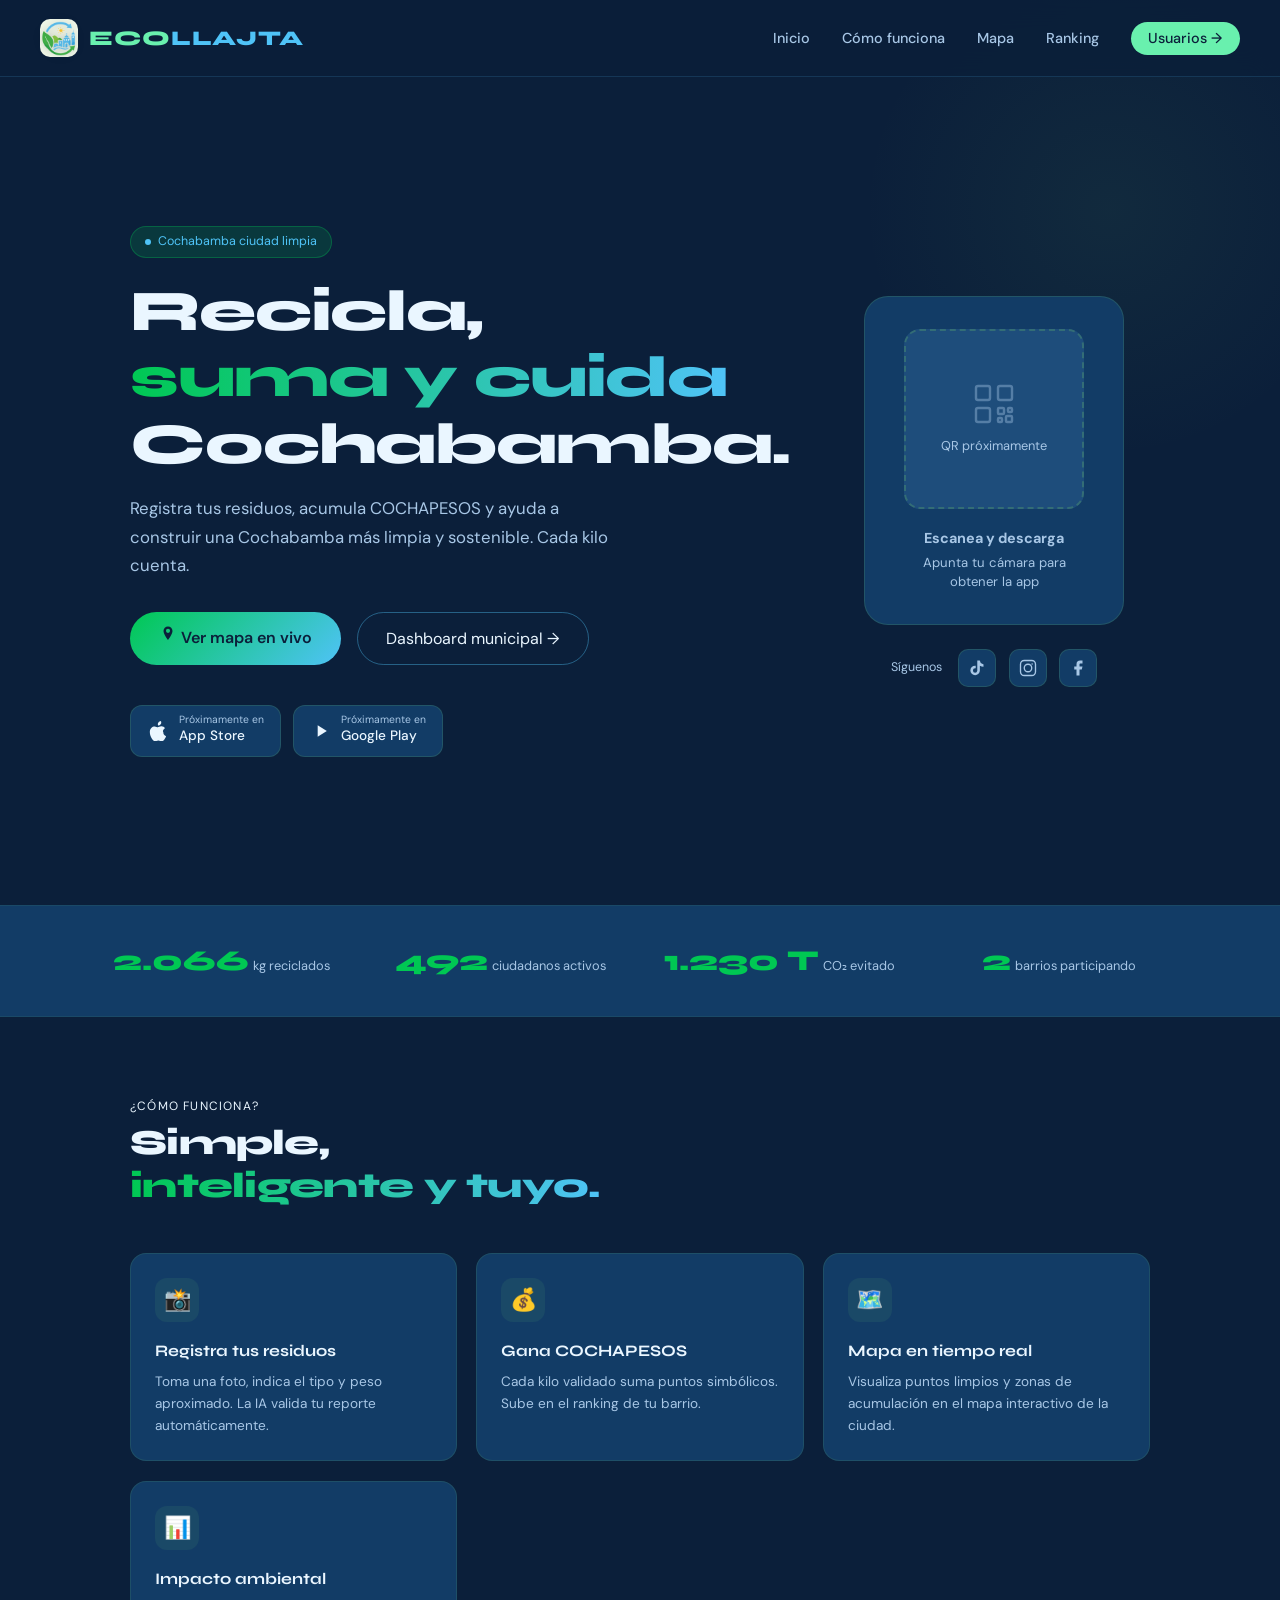
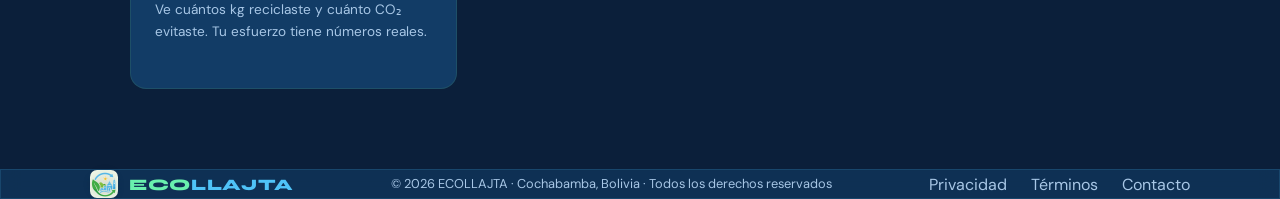
==== commit 4f62ee96: "Prueba BETA 0.5" ====
--- a/index.html
+++ b/index.html
@@ -3,7 +3,7 @@
 <head>
   <meta charset="UTF-8" />
   <meta name="viewport" content="width=device-width, initial-scale=1.0" />
-  <meta name="description" content="COCHACOIN – Recicla, gana puntos y transforma Cochabamba. Plataforma ciudadana de gestión de residuos." />
+  <meta name="description" content="ECOLLAJTA – Recicla, gana puntos y transforma Cochabamba. Plataforma ciudadana de gestión de residuos." />
   <title>ECO-LLAJTA · Cochabamba Recicla</title>
   <link rel="preconnect" href="https://fonts.googleapis.com" />
   <link href="https://fonts.googleapis.com/css2?family=Space+Grotesk:wght@300;400;500;600;700&family=Inter:wght@300;400;500;600&display=swap" rel="stylesheet">
@@ -24,7 +24,7 @@
       <li><a href="#como-funciona">Cómo funciona</a></li>
       <li><a href="#mapa">Mapa</a></li>
       <li><a href="#ranking">Ranking</a></li>
-      <li><a href="dashboard.html" class="nav-cta">Usuarios →</a></li>
+      <li><a href="login.html" class="nav-cta">Usuarios →</a></li>
     </ul>
     <button class="nav-toggle" id="navToggle" aria-label="Menú">☰</button>
   </nav>
@@ -48,7 +48,7 @@
         </svg>
         Ver mapa en vivo
         </a>
-        <a class="btn-outline" href="dashboard.html">Dashboard municipal →</a>
+        <a class="btn-outline" href="login.html">Dashboard municipal →</a>
       </div>
 
       <!-- STORE BUTTONS -->
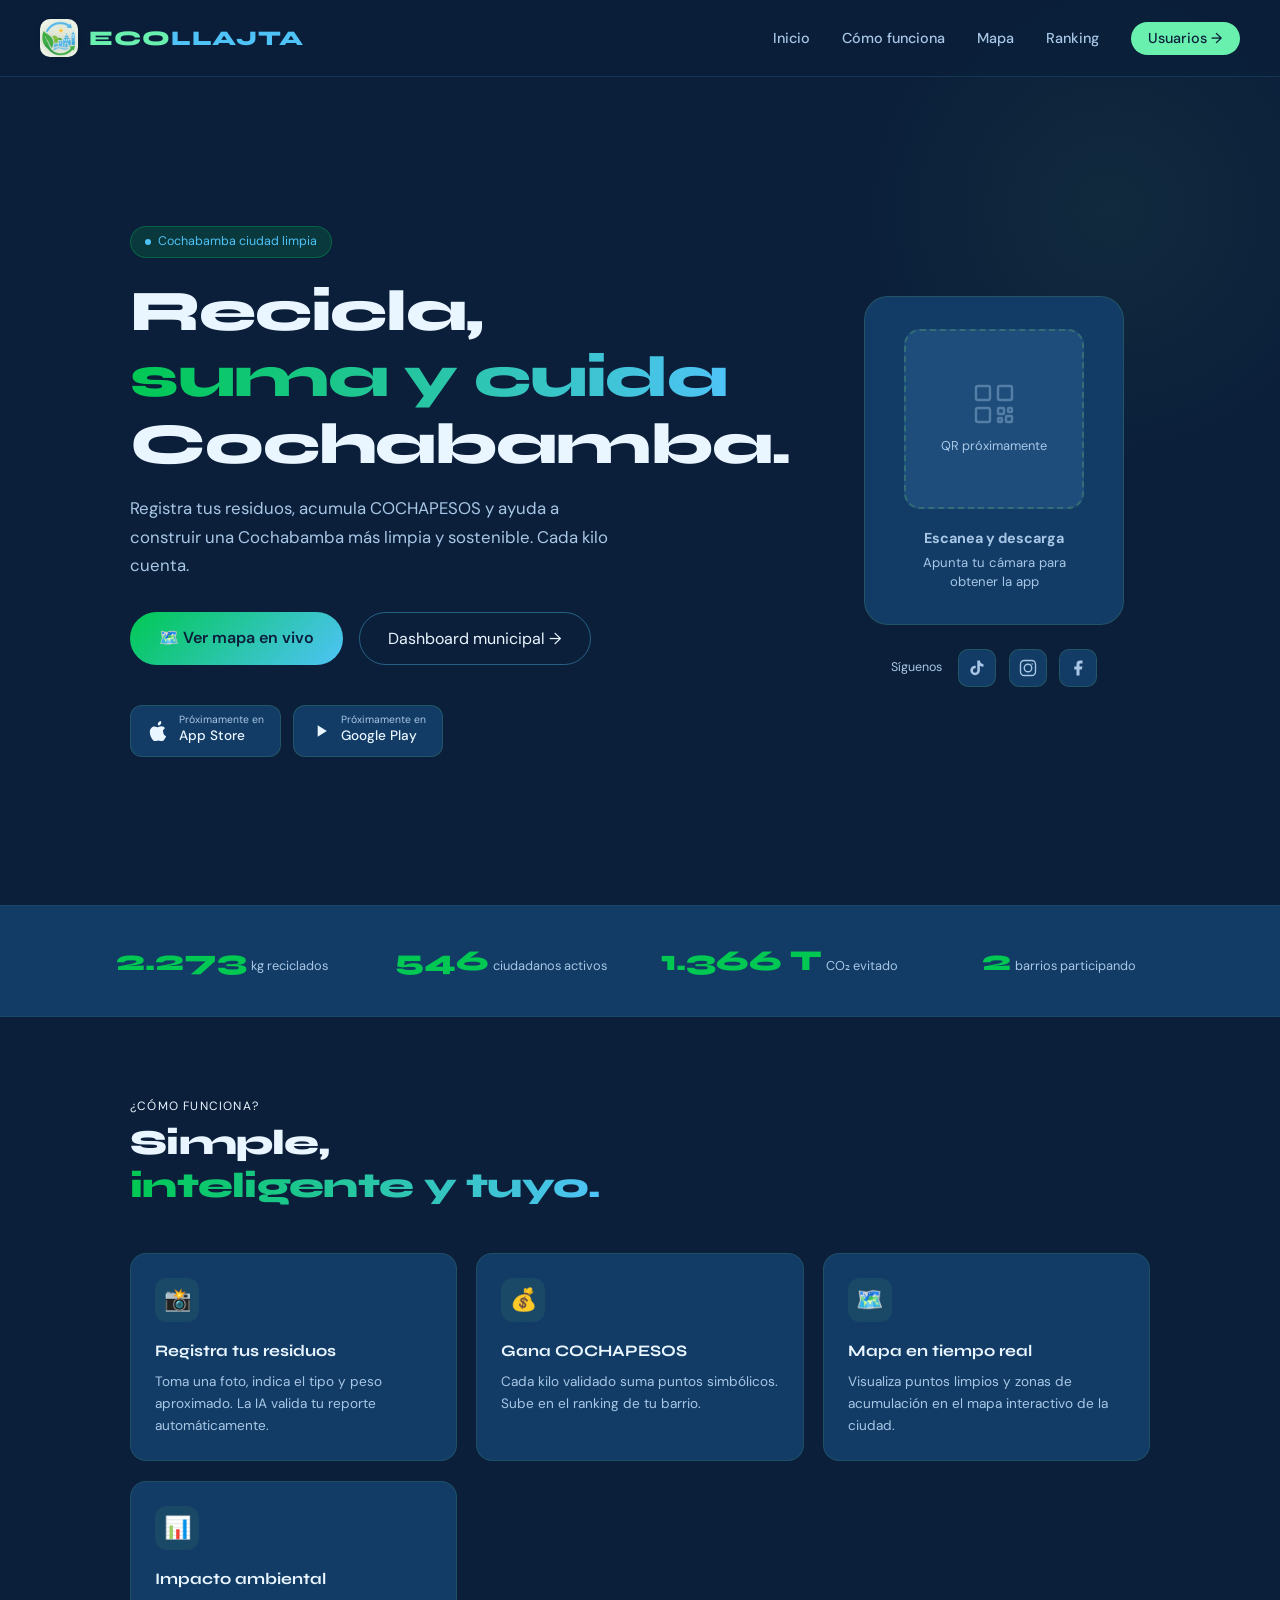
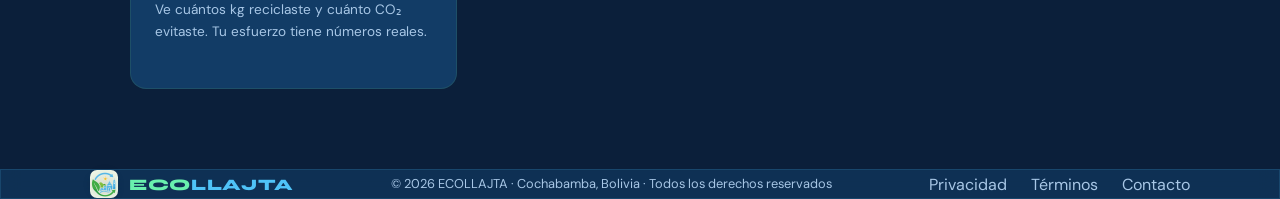
==== commit d20f5fbb: "Prueba BETA 1" ====
--- a/index.html
+++ b/index.html
@@ -42,12 +42,7 @@
         una Cochabamba más limpia y sostenible. Cada kilo cuenta.
       </p>
       <div class="hero-actions">
-        <a class="btn-primary" href="#mapa">
-        <svg width="18" height="18" viewBox="0 0 24 24" fill="currentColor" aria-hidden="true">
-        <path d="M12 2C8.69 2 6 4.69 6 8c0 4.5 6 12 6 12s6-7.5 6-12c0-3.31-2.69-6-6-6zm0 8.5A2.5 2.5 0 1112 5a2.5 2.5 0 010 5.5z"/>
-        </svg>
-        Ver mapa en vivo
-        </a>
+        <a class="btn-primary" href="mapa.html">🗺️ Ver mapa en vivo</a>
         <a class="btn-outline" href="login.html">Dashboard municipal →</a>
       </div>
 
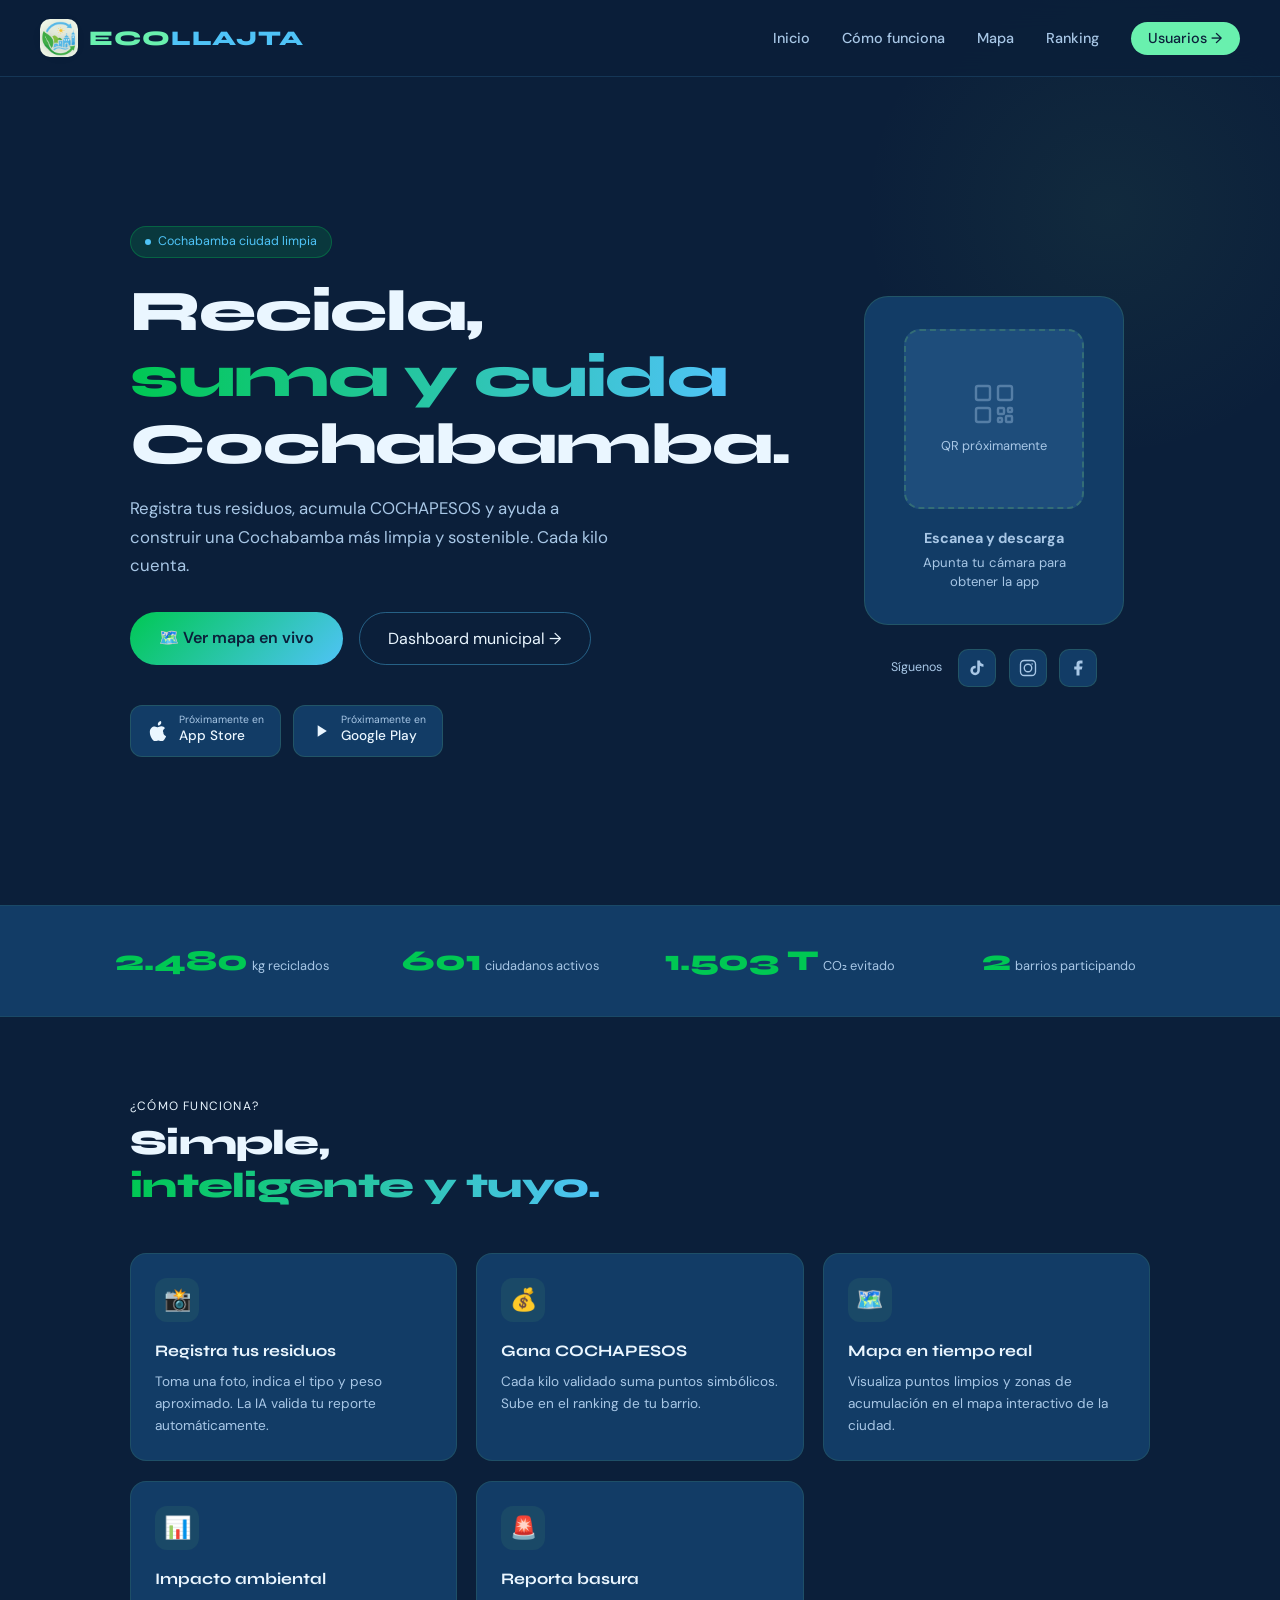
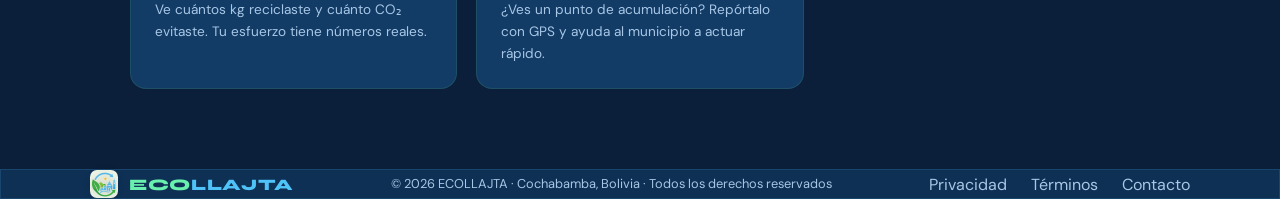
==== commit 879736d9: "Prueba BETA 1.1" ====
--- a/index.html
+++ b/index.html
@@ -22,7 +22,7 @@
     <ul class="nav-links">
       <li><a href="#inicio">Inicio</a></li>
       <li><a href="#como-funciona">Cómo funciona</a></li>
-      <li><a href="#mapa">Mapa</a></li>
+      <li><a href="mapa.html">Mapa</a></li>
       <li><a href="#ranking">Ranking</a></li>
       <li><a href="login.html" class="nav-cta">Usuarios →</a></li>
     </ul>
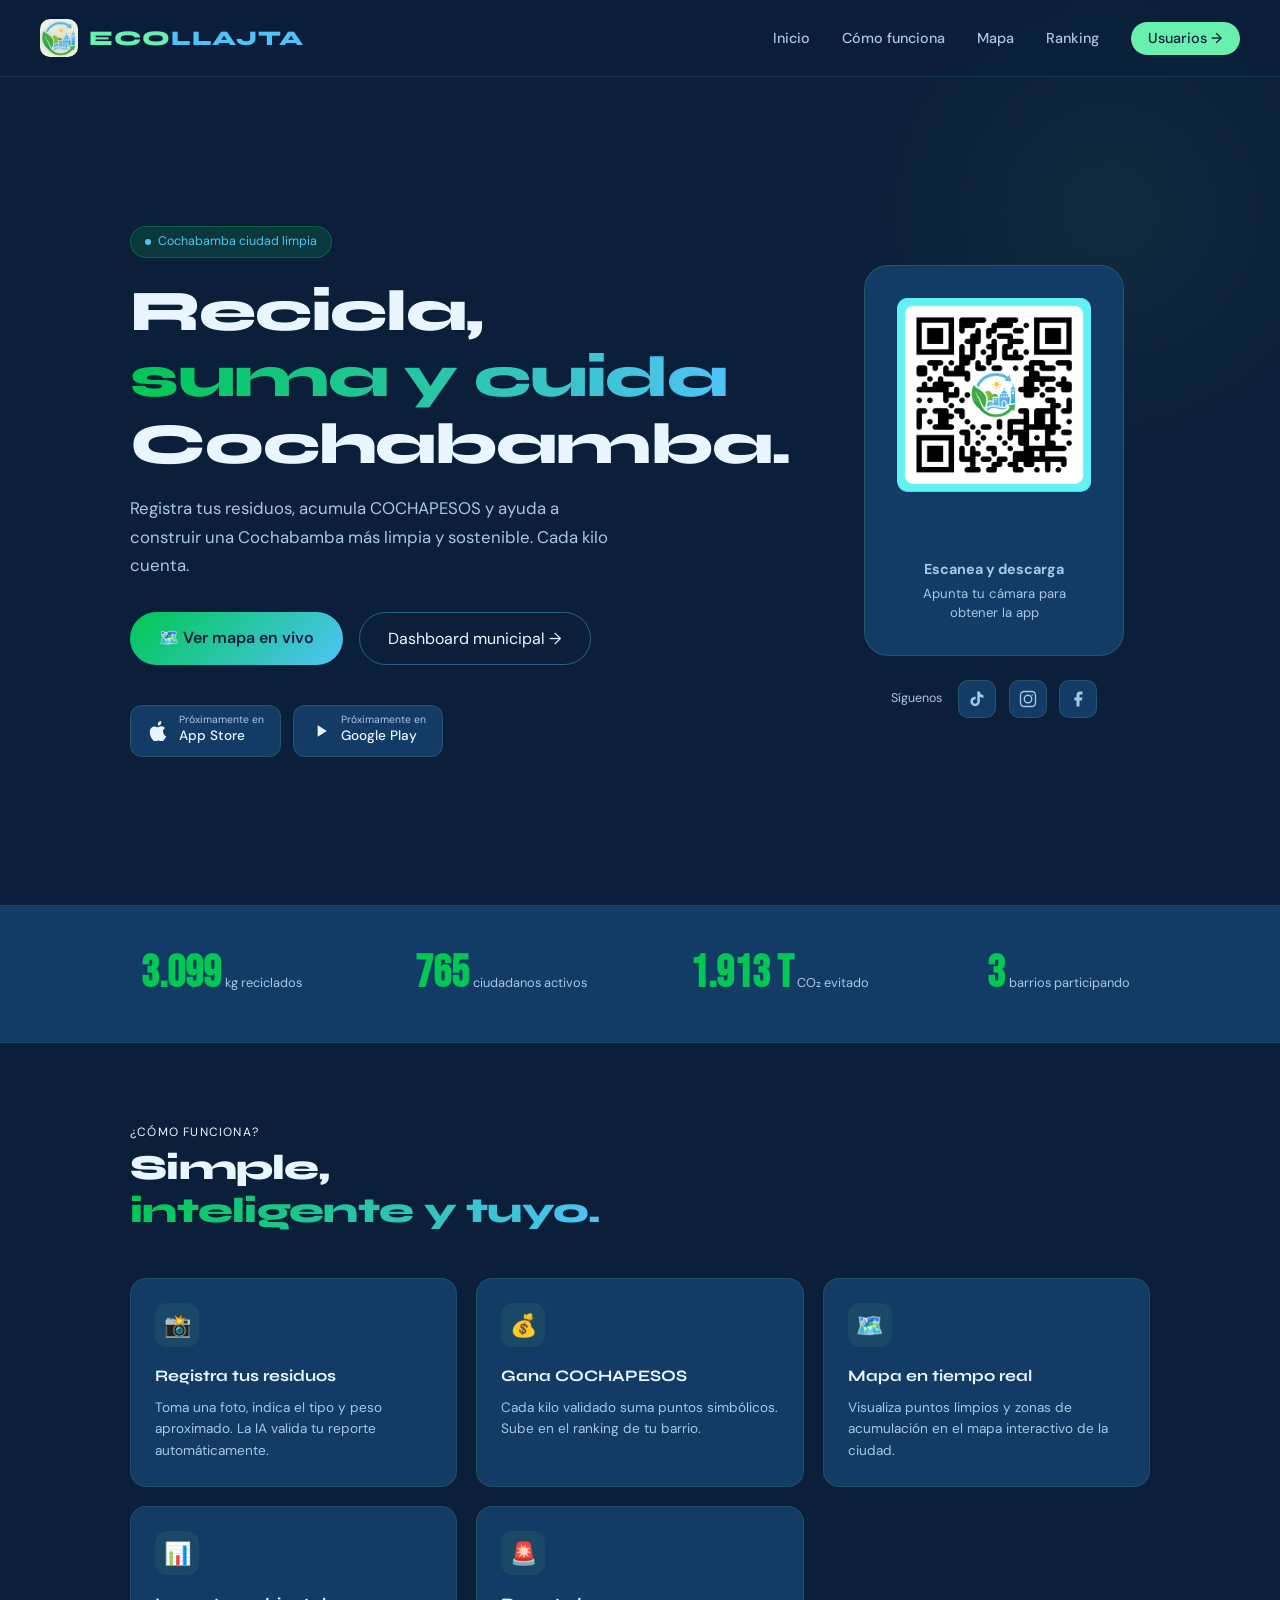
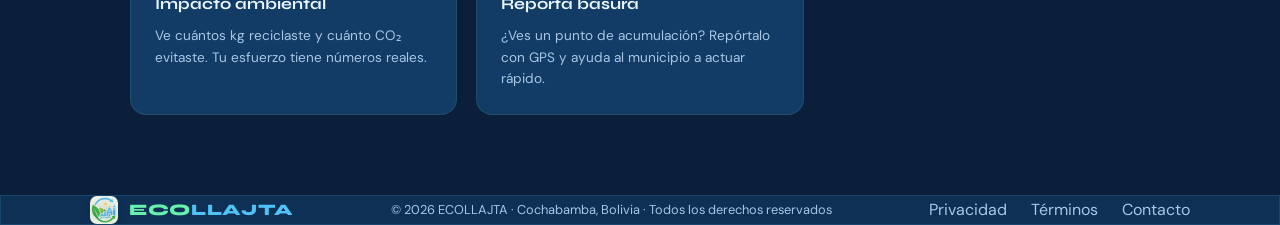
==== commit 90656fd1: "Prueba BETA 1.5" ====
--- a/index.html
+++ b/index.html
@@ -6,7 +6,7 @@
   <meta name="description" content="ECOLLAJTA – Recicla, gana puntos y transforma Cochabamba. Plataforma ciudadana de gestión de residuos." />
   <title>ECO-LLAJTA · Cochabamba Recicla</title>
   <link rel="preconnect" href="https://fonts.googleapis.com" />
-  <link href="https://fonts.googleapis.com/css2?family=Space+Grotesk:wght@300;400;500;600;700&family=Inter:wght@300;400;500;600&display=swap" rel="stylesheet">
+  <link href="https://fonts.googleapis.com/css2?family=Space+Grotesk:wght@300;400;500;600;700&family=Inter:wght@300;400;500;600&family=Bebas+Neue&display=swap" rel="stylesheet">
   <link rel="stylesheet" href="style.css" />
 </head>
 <body>
@@ -77,18 +77,9 @@
     <div class="qr-section" data-animate data-delay="200">
       <div class="qr-card">
         <!-- REEMPLAZA ESTA SECCIÓN CON TU QR REAL -->
-        <div class="qr-placeholder" id="qrContainer">
-          <svg width="48" height="48" viewBox="0 0 24 24" fill="none" stroke="currentColor" stroke-width="1.2" aria-hidden="true">
-            <rect x="3" y="3" width="7" height="7" rx="1"/>
-            <rect x="14" y="3" width="7" height="7" rx="1"/>
-            <rect x="3" y="14" width="7" height="7" rx="1"/>
-            <rect x="14" y="14" width="3" height="3" rx="0.5"/>
-            <rect x="19" y="14" width="2" height="2" rx="0.5"/>
-            <rect x="14" y="19" width="2" height="2" rx="0.5"/>
-            <rect x="18" y="18" width="3" height="3" rx="0.5"/>
-          </svg>
-          <span>QR próximamente</span>
-        </div>
+<div id="qrContainer">
+  <img src="assets/qr.png" alt="QR ECOLLAJTA" style="width:100%;height:100%;object-fit:contain;border-radius:8px;"/>
+</div>
         <!-- FIN SECCIÓN QR -->
         <div class="qr-label">
           <strong>Escanea y descarga</strong>
--- a/style.css
+++ b/style.css
@@ -379,8 +379,8 @@
 }
 .stat-item { padding: 0.5rem; }
 .stat-num {
-  font-family: var(--font-display);
-  font-size: 1.8rem;
+  font-family: 'Bebas Neue', sans-serif;
+  font-size: 2.8rem;
   font-weight: 800;
   color: var(--verde-principal);
 }
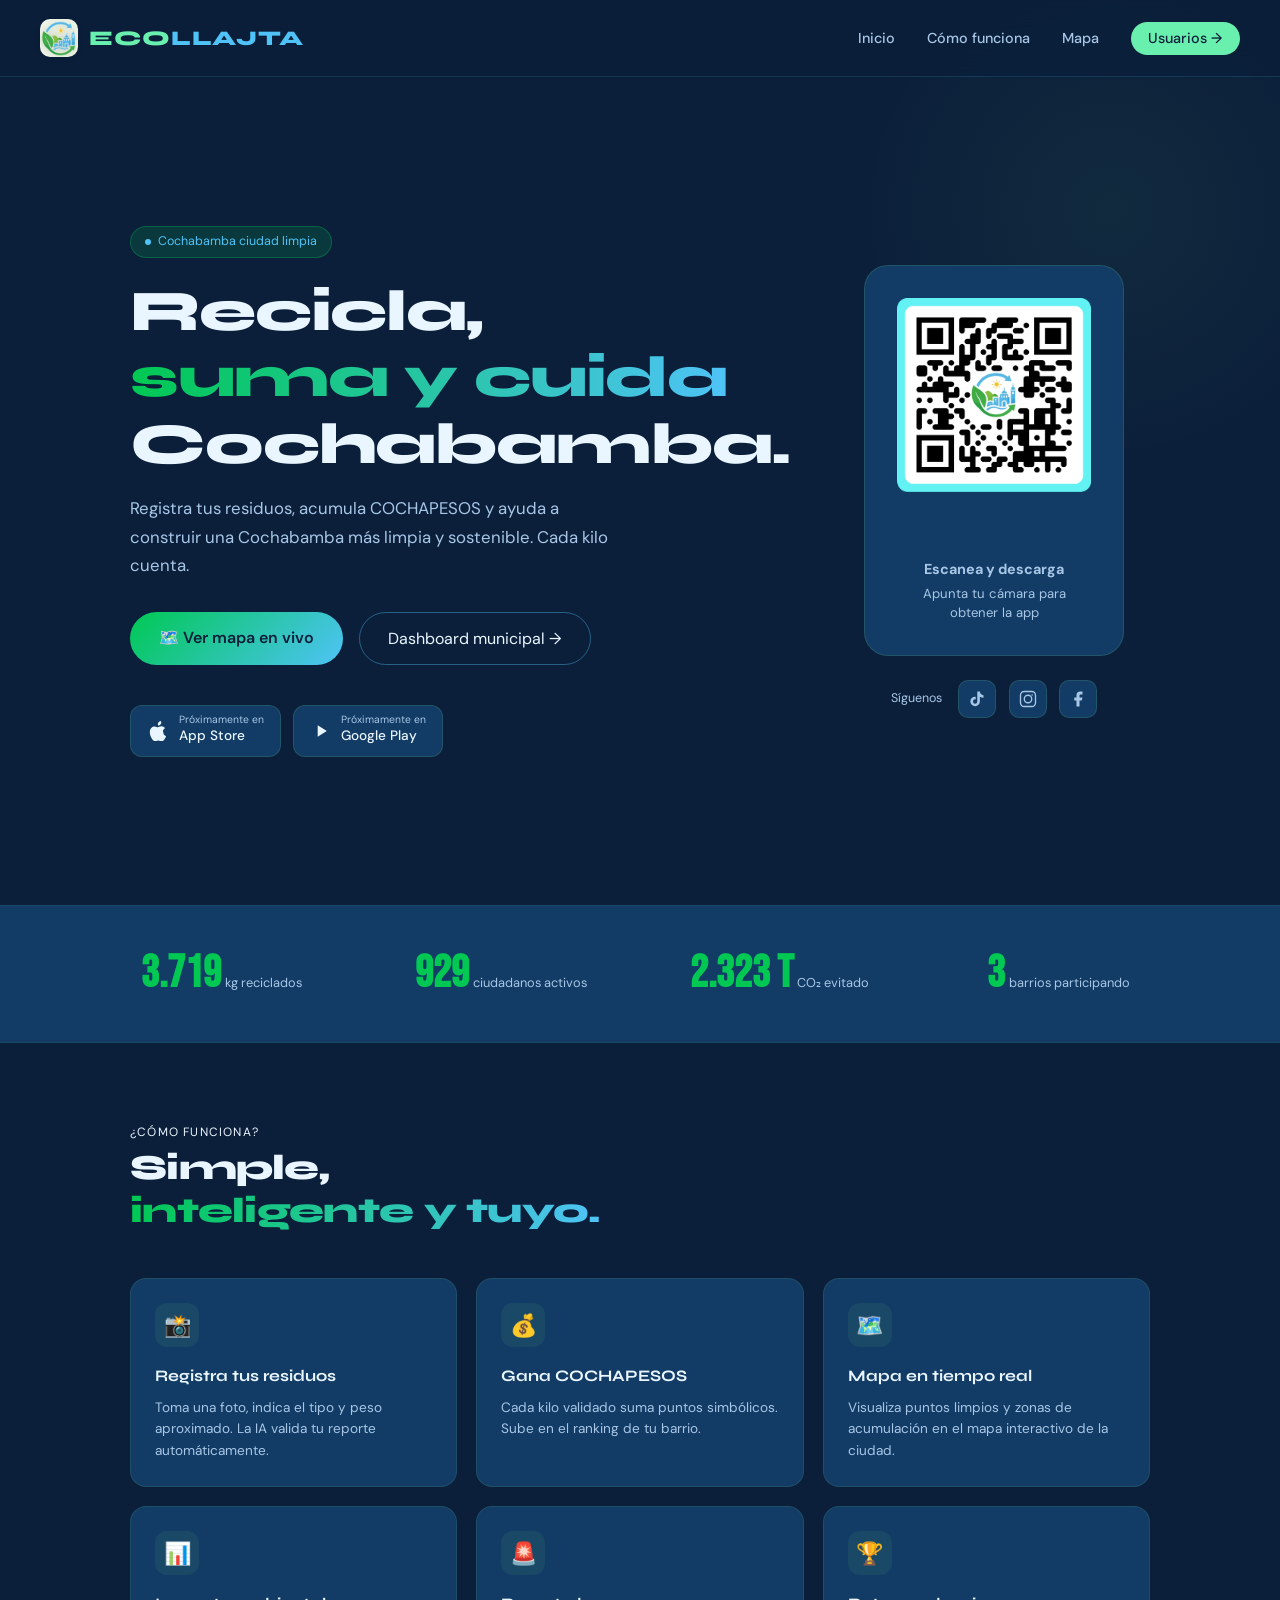
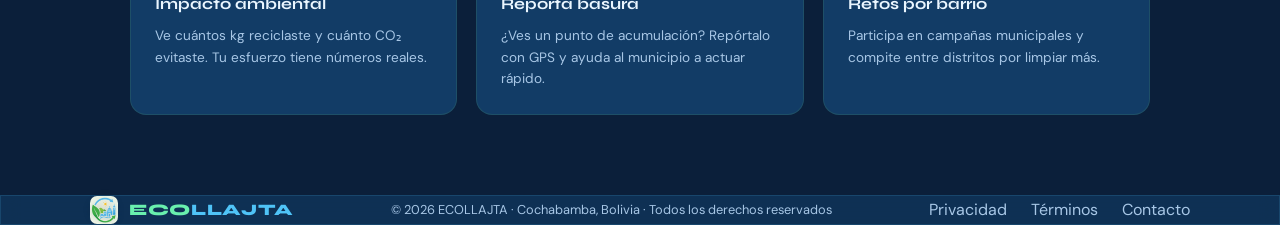
==== commit f11be297: "Prueba BETA 2.4" ====
--- a/index.html
+++ b/index.html
@@ -23,7 +23,6 @@
       <li><a href="#inicio">Inicio</a></li>
       <li><a href="#como-funciona">Cómo funciona</a></li>
       <li><a href="mapa.html">Mapa</a></li>
-      <li><a href="#ranking">Ranking</a></li>
       <li><a href="login.html" class="nav-cta">Usuarios →</a></li>
     </ul>
     <button class="nav-toggle" id="navToggle" aria-label="Menú">☰</button>
